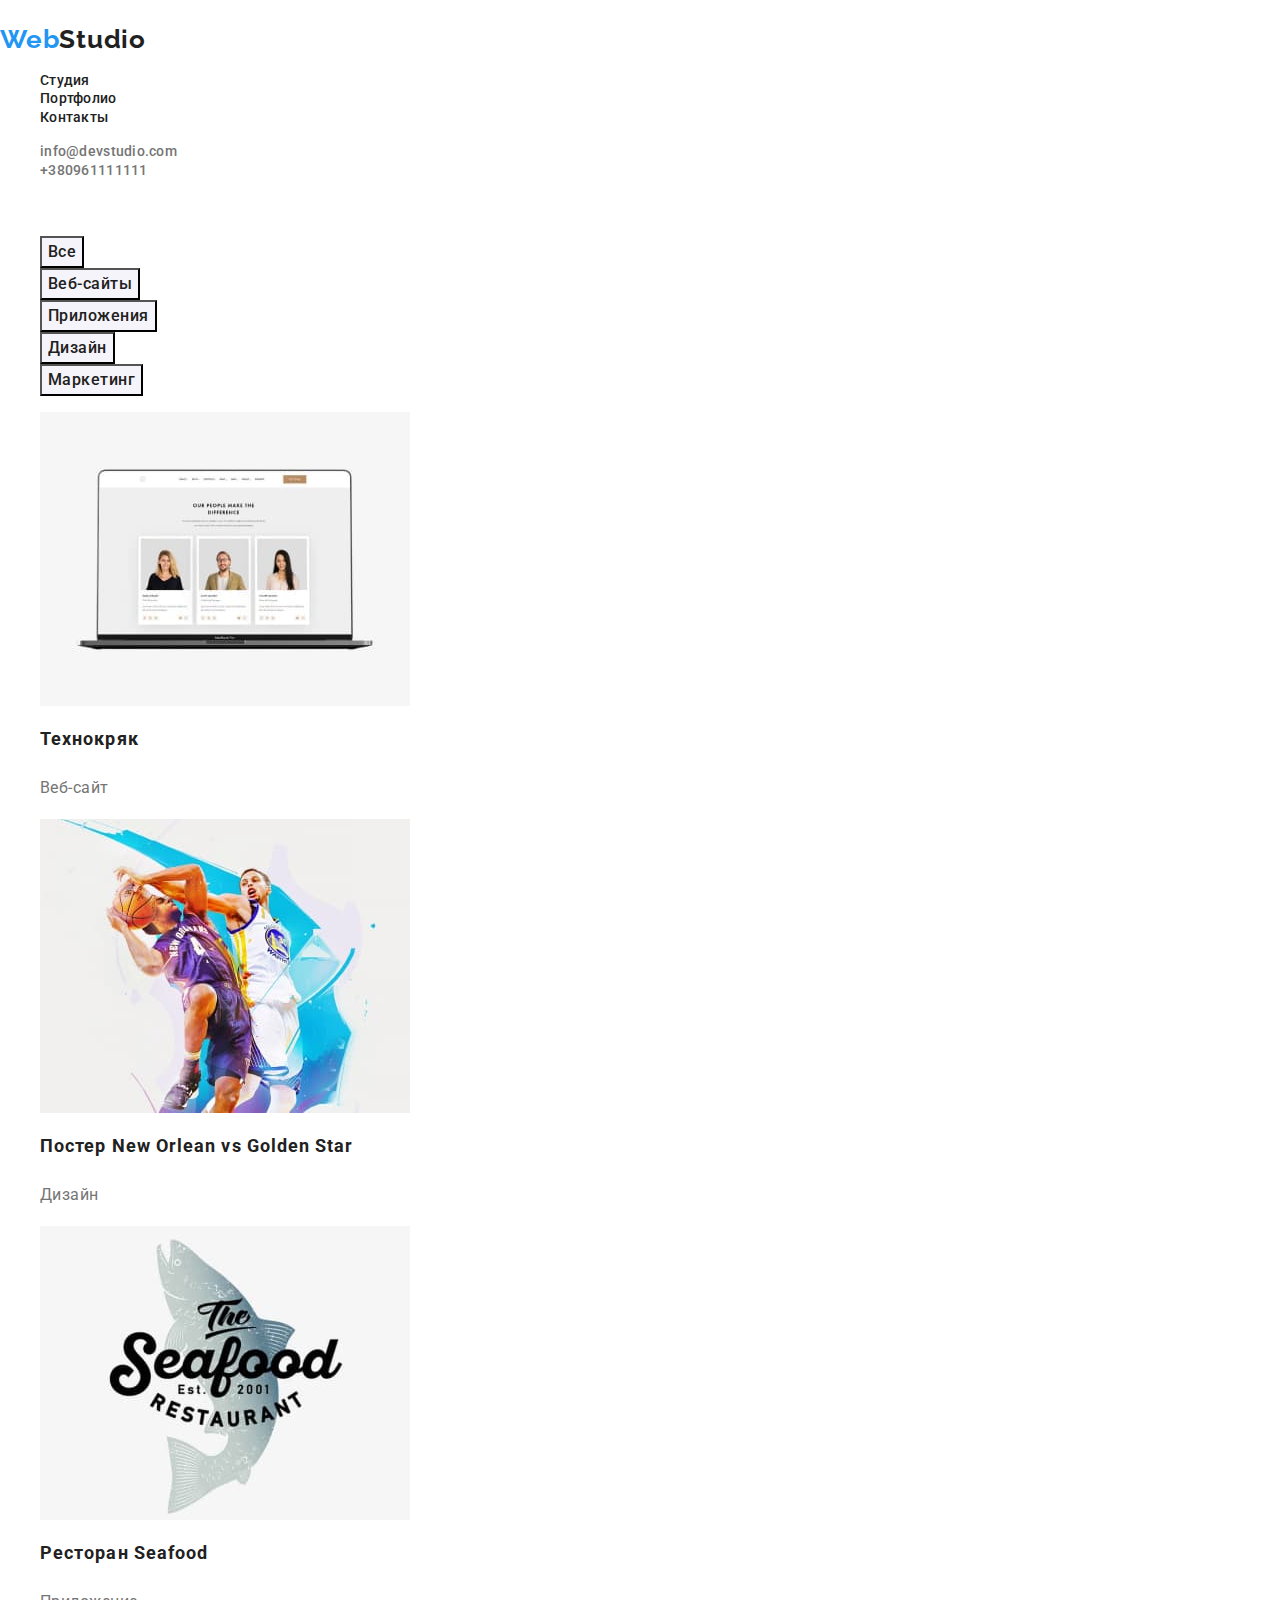
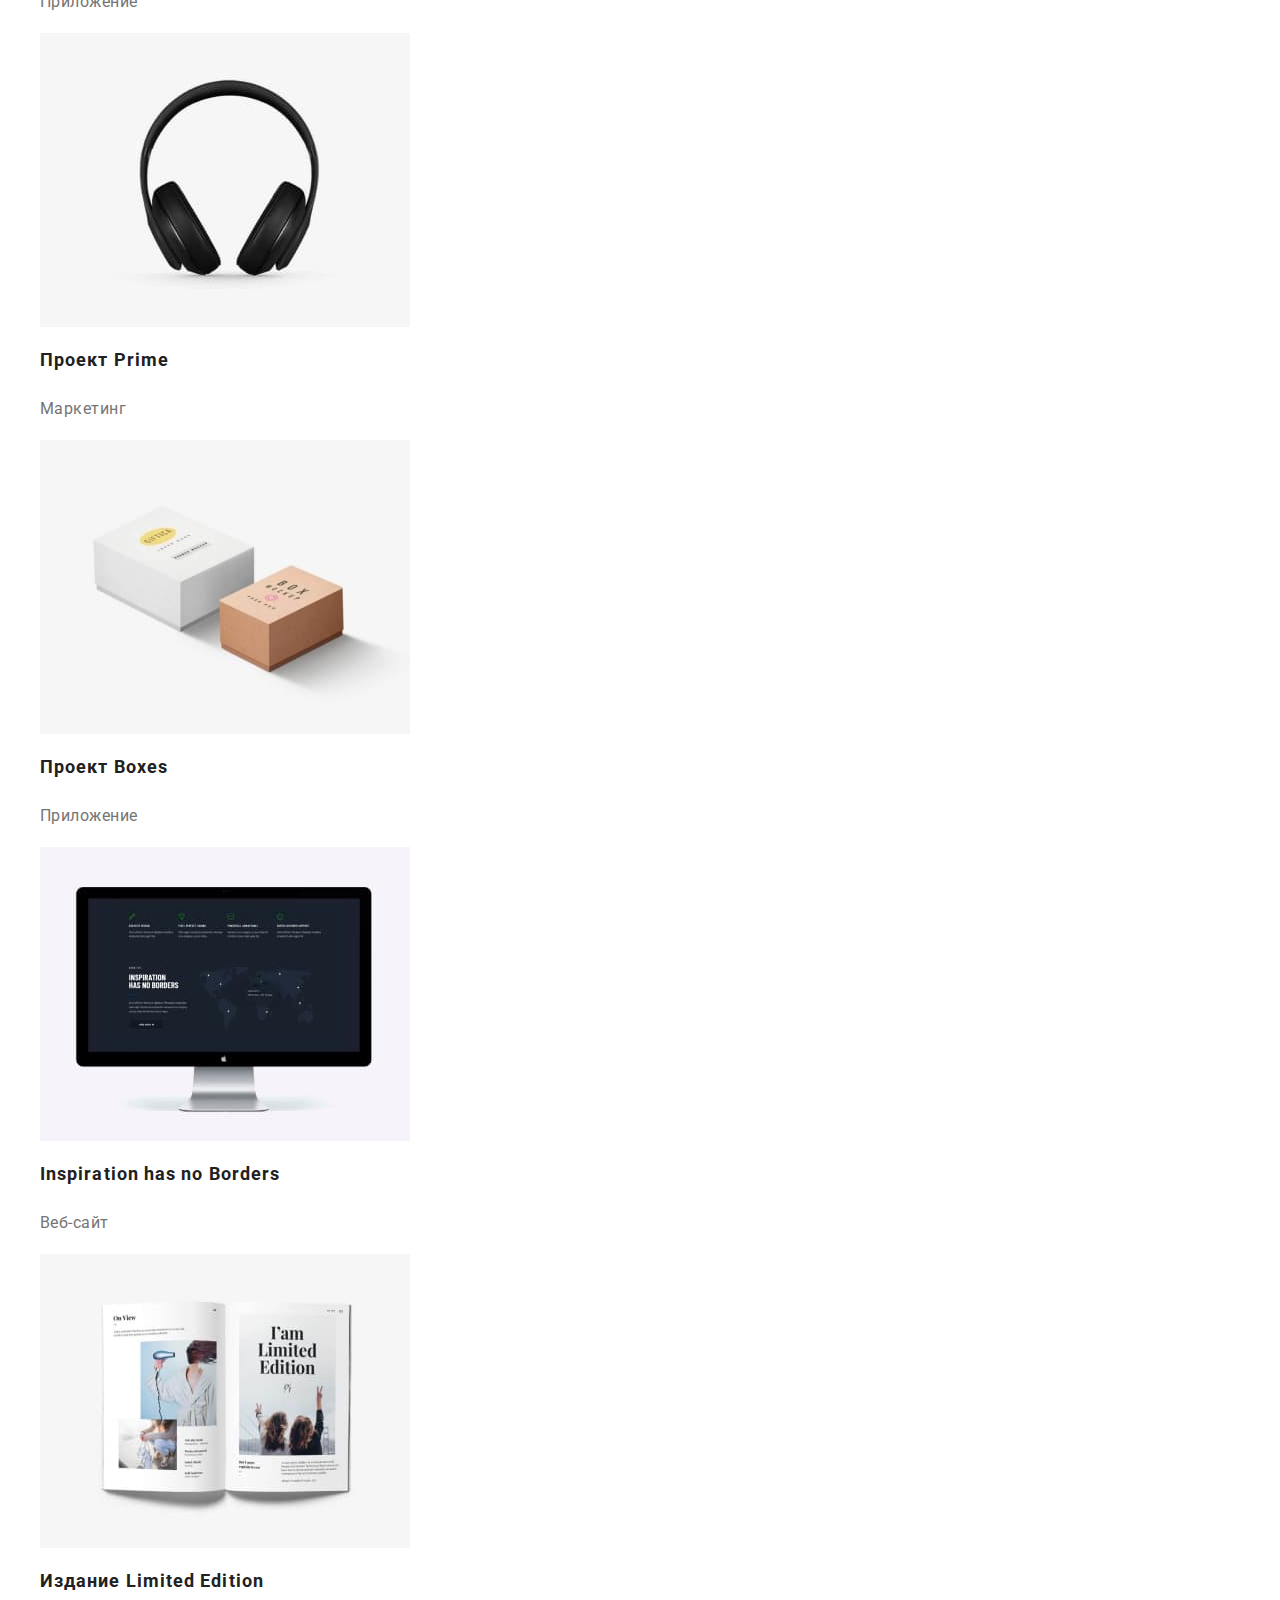
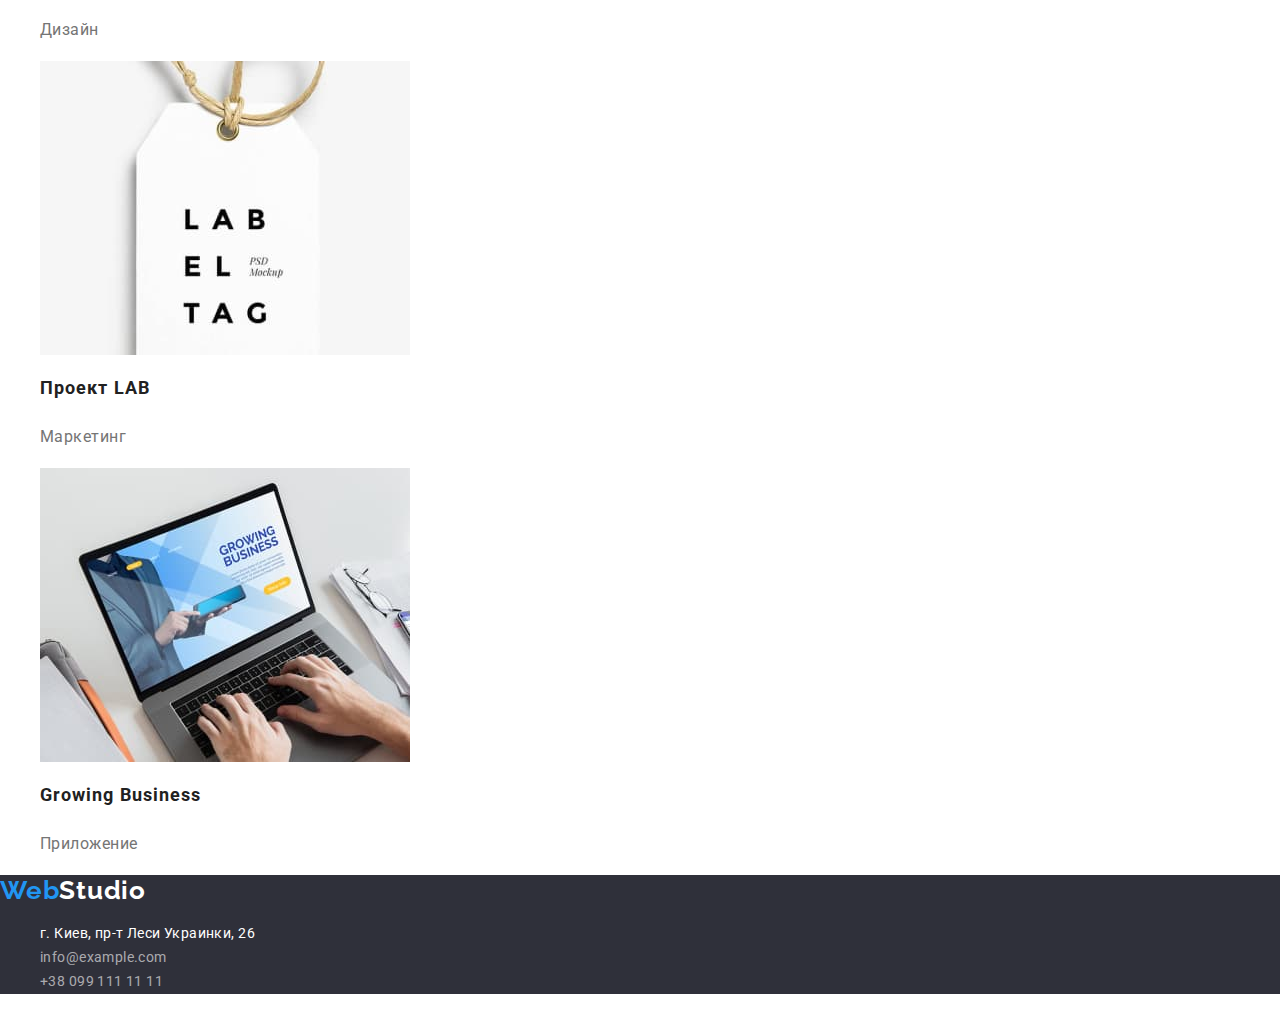
==== portfolio.html @ 5427bfe7 "studio" ====
<!DOCTYPE html>
<html lang="ru">
  <head>
    <meta charset="UTF-8" />
    <meta http-equiv="X-UA-Compatible" content="IE=edge" />
    <meta name="viewport" content="width=device-width, initial-scale=1.0" />
    <link rel="preconnect" href="https://fonts.googleapis.com" />
    <link rel="preconnect" href="https://fonts.gstatic.com" crossorigin />
    <link
      href="https://fonts.googleapis.com/css2?family=Raleway:wght@700&family=Roboto:wght@400;500;700;900&display=swap"
      rel="stylesheet"
    />
    <link rel="stylesheet" href="https://cdnjs.cloudflare.com/ajax/libs/modern-normalize/1.1.0/modern-normalize.min.css" />
    <link rel="stylesheet" href="./css/styles.css" />
    <title>WebStudio</title>
  </head>
  <body>
    <header class="header">
      <nav class="header-navi">
        <a href="" class="header-logo link">Web<span>Studio</span></a>
        <ul class="header-list list">
          <li class="header-item">
            <a href="./index.html" class="header-link link">Студия</a>
          </li>
          <li class="header-item">
            <a href="./portfolio.html" class="header-link link">Портфолио</a>
          </li>
          <li class="header-item">
            <a href="" class="header-link link">Контакты</a>
          </li>
        </ul>
      </nav>
      <ul class="header-list-contacts list">
        <li>
          <a class="header-mail link" href="mailto:info@devstudio.com"
            >info@devstudio.com</a
          >
        </li>
        <li>
          <a class="header-tel link" href="tel:+380961111111">+380961111111</a>
        </li>
      </ul>
    </header>
    <main>
      <section class="button">
        <ul class="button-list list">
          <li><button type="button" class="button-btn">Все</button></li>
          <li><button type="button" class="button-btn">Веб-сайты</button></li>
          <li><button type="button" class="button-btn">Приложения</button></li>
          <li><button type="button" class="button-btn">Дизайн</button></li>
          <li><button type="button" class="button-btn">Маркетинг</button></li>
        </ul>
      </section>
      <section class="projects">
        <h1 hidden>Наши работы</h1>
        <ul class="projects-list list">
          <li>
            <img
              src="./images/img.8.jpg"
              alt="Разработчики"
              width="370"
              height="294"
            />
            <h2 class="projects-top-text">Технокряк</h2>
            <p class="projects-text">Веб-сайт</p>
          </li>
          <li>
            <img
              src="./images/img.9.jpg"
              alt="Игра в баскетбол"
              width="370"
              height="294"
            />
            <h2 class="projects-top-text">Постер New Orlean vs Golden Star</h2>
            <p class="projects-text">Дизайн</p>
          </li>
          <li>
            <img
              src="./images/img.10.jpg"
              alt="Рыба"
              width="370"
              height="294"
            />
            <h2 class="projects-top-text">Ресторан Seafood</h2>
            <p class="projects-text">Приложение</p>
          </li>
          <li>
            <img
              src="./images/img.11.jpg"
              alt="Наушники"
              width="370"
              height="294"
            />
            <h2 class="projects-top-text">Проект Prime</h2>
            <p class="projects-text">Маркетинг</p>
          </li>
          <li>
            <img
              src="./images/img.12.jpg"
              alt="Коробки"
              width="370"
              height="294"
            />
            <h2 class="projects-top-text">Проект Boxes</h2>
            <p class="projects-text">Приложение</p>
          </li>
          <li>
            <img
              src="./images/img.13.jpg"
              alt="Монитор"
              width="370"
              height="294"
            />
            <h2 class="projects-top-text">Inspiration has no Borders</h2>
            <p class="projects-text">Веб-сайт</p>
          </li>
          <li>
            <img
              src="./images/img.14.jpg"
              alt="Книга"
              width="370"
              height="294"
            />
            <h2 class="projects-top-text">Издание Limited Edition</h2>
            <p class="projects-text">Дизайн</p>
          </li>
          <li>
            <img
              src="./images/img.15.jpg"
              alt="Логотип"
              width="370"
              height="294"
            />
            <h2 class="projects-top-text">Проект LAB</h2>
            <p class="projects-text">Маркетинг</p>
          </li>
          <li>
            <img
              src="./images/img.16.jpg"
              alt="Ноутбук"
              width="370"
              height="294"
            />
            <h2 class="projects-top-text">Growing Business</h2>
            <p class="projects-text">Приложение</p>
          </li>
        </ul>
      </section>
    </main>
    <footer class="footer">
      <a href="" class="footer-logo link">Web<span>Studio</span></a>
      <address class="footer-contacts">
        <ul class="footer-list list">
          <li class="footer-item">
            <a
              href="https://goo.gl/maps/x5aZq72rXdTYQJdz9"
              target="_blank"
              rel="noopener, noindex, nofollow"
              class="footer-link link"
              >г. Киев, пр-т Леси Украинки, 26</a
            >
          </li>
          <li class="footer-item">
            <a href="mailto:info@example.com" class="footer-mail link"
              >info@example.com</a
            >
          </li>
          <li class="footer-item">
            <a href="tel:+380991111111" class="footer-tel link"
              >+38 099 111 11 11</a
            >
          </li>
        </ul>
      </address>
    </footer>
  </body>
</html>
---- css/styles.css ----
body {
  font-family: "Roboto", "Tahoma", sans-serif;
}

img {
  display: block;
}

.link {
  text-decoration: none;
}

.list {
  list-style: none;
}

.container {
  width: 1200px;
  padding-left: 15px;
  padding-right: 15px;
  margin: 0 auto;
  outline: 1px solid tomato;
}

.header {
  padding-top: 24px;
  padding-bottom: 25px;
}

.header-logo {
  font-family: "Raleway";
  font-weight: 700;
  font-size: 26px;
  line-height: 1.19;
  letter-spacing: 0.03em;
  color: #2196f3;
}

.header-logo span {
  color: #212121;
}

.header-link {
  font-weight: 500;
  font-size: 14px;
  line-height: 1.14;
  letter-spacing: 0.02em;
  color: #212121;
}

.header-link:hover {
  color: #2196f3;
}

.header-link:focus {
  color: #2196f3;
}

.header-mail,
.header-tel {
  font-weight: 500;
  font-size: 14px;
  line-height: 1.14;
  letter-spacing: 0.02em;
  color: #757575;
}

.header-mail:hover {
  color: #2196f3;
}

.header-mail:focus {
  color: #2196f3;
}

.header-tel:hover {
  color: #2196f3;
}

.header-tel:focus {
  color: #2196f3;
}

.hero {
  background-color: #2f303a;
  padding-top: 200px;
  padding-bottom: 200px;
}

.hero-top-text {
  font-weight: 900;
  font-size: 44px;
  line-height: 1.36;
  text-align: center;
  letter-spacing: 0.06em;
  text-transform: uppercase;
  color: #ffffff;
}

.hero-btn {
  font-family: inherit;
  font-weight: 700;
  font-size: 16px;
  line-height: 1.88;
  display: flex;
  align-items: center;
  text-align: center;
  letter-spacing: 0.06em;
  color: #ffffff;
  background: #2196f3;
  cursor: pointer;
}

.main {
  padding-top: 94px;
  padding-bottom: 94px;
}

.main-top-text {
  font-weight: 700;
  font-size: 14px;
  line-height: 1.14;
  letter-spacing: 0.03em;
  text-transform: uppercase;
  color: #212121;
}

.main-text {
  font-size: 14px;
  line-height: 1.71;
  letter-spacing: 0.03em;
  color: #757575;
}

.picture-top-text {
  font-weight: 700;
  font-size: 36px;
  line-height: 1.17;
  text-align: center;
  letter-spacing: 0.03em;
  color: #212121;
  padding-bottom: 50px;
}

.author {
  background-color: #f5f4fa;
}

.author-top-text {
  font-weight: 700;
  font-size: 36px;
  line-height: 1.17;
  text-align: center;
  letter-spacing: 0.03em;
  color: #212121;
  padding-top: 94px;
  padding-bottom: 50px;
}

.author-desc {
  font-weight: 500;
  font-size: 16px;
  line-height: 1.19;
  text-align: center;
  letter-spacing: 0.03em;
  color: #212121;
}

.author-text {
  font-size: 16px;
  line-height: 1.19;
  text-align: center;
  letter-spacing: 0.03em;
  color: #757575;
}

.footer {
  background-color: #2f303a;
}

.footer-logo {
  font-family: "Raleway";
  font-weight: 700;
  font-size: 26px;
  line-height: 1.19;
  letter-spacing: 0.03em;
  color: #2196f3;
}

.footer-logo span {
  color: #ffffff;
}

.footer-contacts {
  font-style: normal;
}

.footer-link {
  font-size: 14px;
  line-height: 1.71;
  letter-spacing: 0.03em;
  color: #ffffff;
}

.footer-mail,
.footer-tel {
  font-size: 14px;
  line-height: 1.71;
  letter-spacing: 0.03em;
  color: rgba(255, 255, 255, 0.6);
}

.button-btn {
  font-family: inherit;
  font-weight: 500;
  font-size: 16px;
  line-height: 1.63;
  text-align: center;
  letter-spacing: 0.03em;
  color: #212121;
  background-color: #f5f4fa;
  cursor: pointer;
}

.button-btn:hover {
  background-color: #2196f3;
}

.button-btn:focus {
  background-color: #2196f3;
}

.projects-top-text {
  font-weight: 700;
  font-size: 18px;
  line-height: 2;
  letter-spacing: 0.06em;
  color: #212121;
}

.projects-text {
  font-size: 16px;
  line-height: 1.88;
  letter-spacing: 0.03em;
  color: #757575;
}
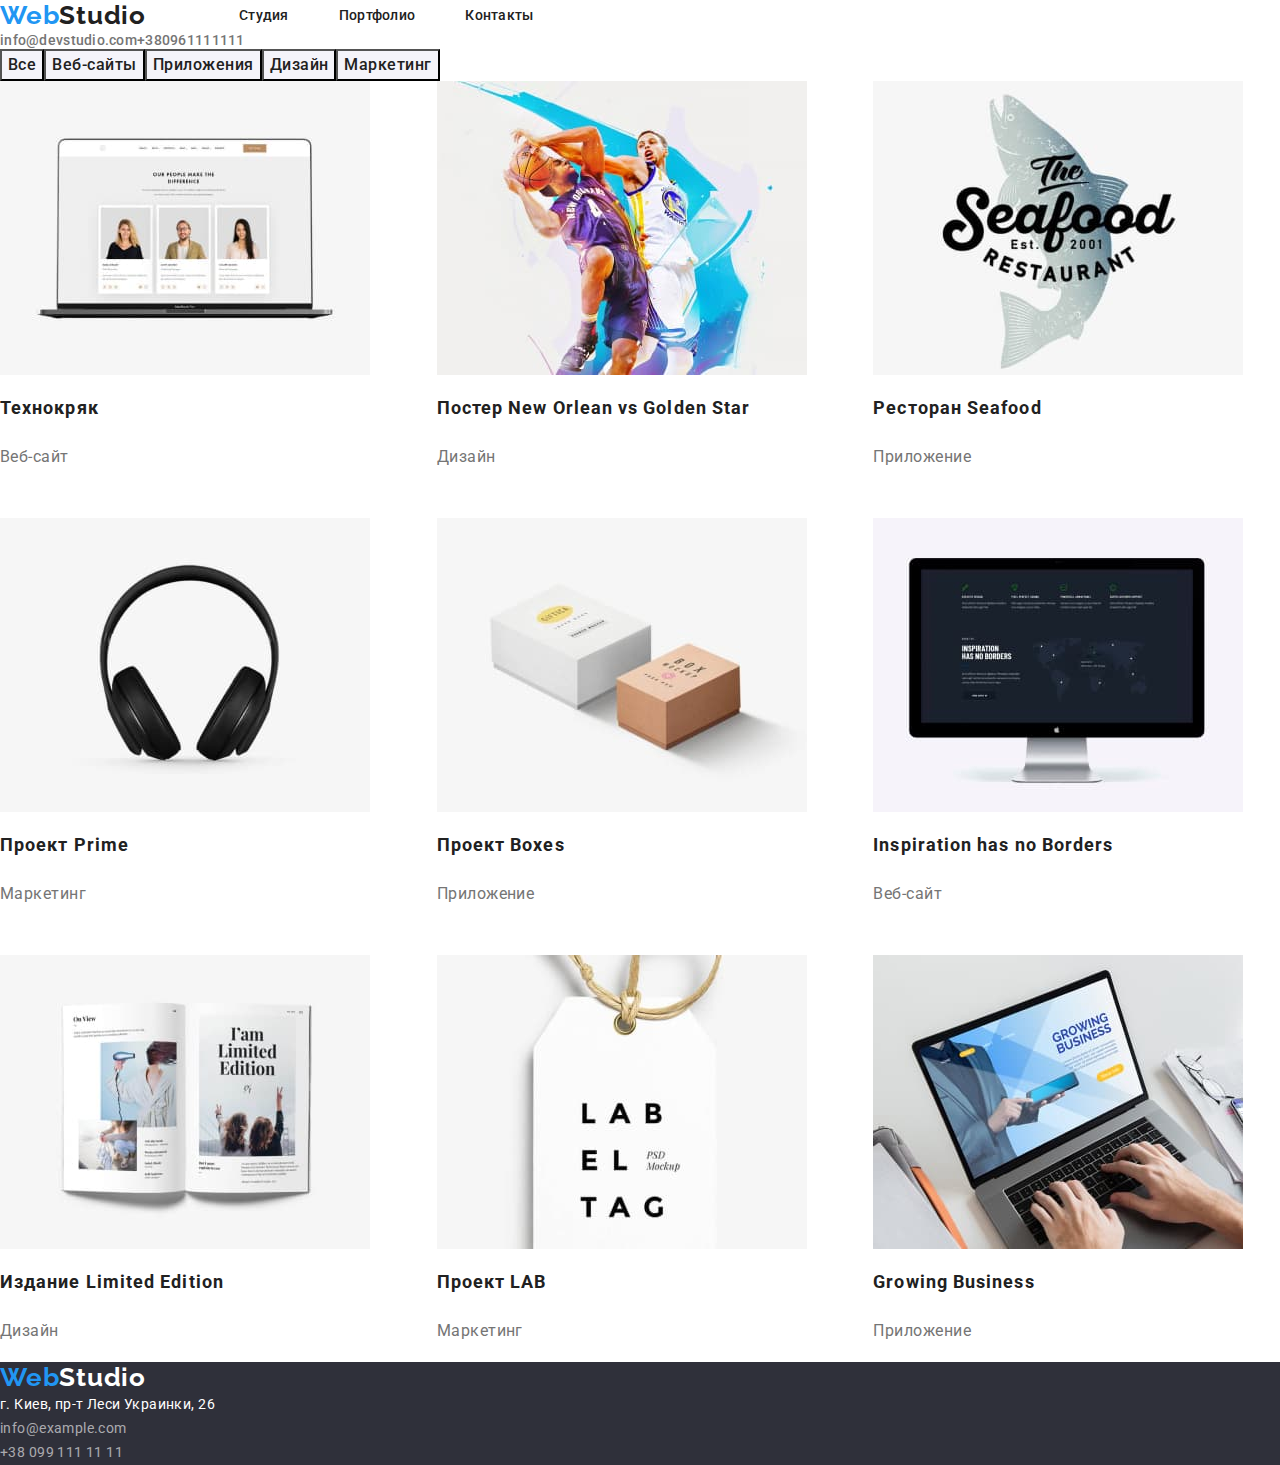
==== commit 6452e6ba: "portfolio flex" ====
--- a/portfolio.html
+++ b/portfolio.html
@@ -10,7 +10,10 @@
       href="https://fonts.googleapis.com/css2?family=Raleway:wght@700&family=Roboto:wght@400;500;700;900&display=swap"
       rel="stylesheet"
     />
-    <link rel="stylesheet" href="https://cdnjs.cloudflare.com/ajax/libs/modern-normalize/1.1.0/modern-normalize.min.css" />
+    <link
+      rel="stylesheet"
+      href="https://cdnjs.cloudflare.com/ajax/libs/modern-normalize/1.1.0/modern-normalize.min.css"
+    />
     <link rel="stylesheet" href="./css/styles.css" />
     <title>WebStudio</title>
   </head>
@@ -54,7 +57,7 @@
       <section class="projects">
         <h1 hidden>Наши работы</h1>
         <ul class="projects-list list">
-          <li>
+          <li class="projects-item">
             <img
               src="./images/img.8.jpg"
               alt="Разработчики"
@@ -64,7 +67,7 @@
             <h2 class="projects-top-text">Технокряк</h2>
             <p class="projects-text">Веб-сайт</p>
           </li>
-          <li>
+          <li class="projects-item">
             <img
               src="./images/img.9.jpg"
               alt="Игра в баскетбол"
@@ -74,7 +77,7 @@
             <h2 class="projects-top-text">Постер New Orlean vs Golden Star</h2>
             <p class="projects-text">Дизайн</p>
           </li>
-          <li>
+          <li class="projects-item">
             <img
               src="./images/img.10.jpg"
               alt="Рыба"
@@ -84,7 +87,7 @@
             <h2 class="projects-top-text">Ресторан Seafood</h2>
             <p class="projects-text">Приложение</p>
           </li>
-          <li>
+          <li class="projects-item">
             <img
               src="./images/img.11.jpg"
               alt="Наушники"
@@ -94,7 +97,7 @@
             <h2 class="projects-top-text">Проект Prime</h2>
             <p class="projects-text">Маркетинг</p>
           </li>
-          <li>
+          <li class="projects-item">
             <img
               src="./images/img.12.jpg"
               alt="Коробки"
@@ -104,7 +107,7 @@
             <h2 class="projects-top-text">Проект Boxes</h2>
             <p class="projects-text">Приложение</p>
           </li>
-          <li>
+          <li class="projects-item">
             <img
               src="./images/img.13.jpg"
               alt="Монитор"
@@ -114,7 +117,7 @@
             <h2 class="projects-top-text">Inspiration has no Borders</h2>
             <p class="projects-text">Веб-сайт</p>
           </li>
-          <li>
+          <li class="projects-item">
             <img
               src="./images/img.14.jpg"
               alt="Книга"
@@ -124,7 +127,7 @@
             <h2 class="projects-top-text">Издание Limited Edition</h2>
             <p class="projects-text">Дизайн</p>
           </li>
-          <li>
+          <li class="projects-item">
             <img
               src="./images/img.15.jpg"
               alt="Логотип"
@@ -134,7 +137,7 @@
             <h2 class="projects-top-text">Проект LAB</h2>
             <p class="projects-text">Маркетинг</p>
           </li>
-          <li>
+          <li class="projects-item">
             <img
               src="./images/img.16.jpg"
               alt="Ноутбук"
--- a/css/styles.css
+++ b/css/styles.css
@@ -12,6 +12,8 @@
 
 .list {
   list-style: none;
+  padding: 0;
+  margin: 0;
 }
 
 .container {
@@ -22,22 +24,44 @@
   outline: 1px solid tomato;
 }
 
-.header {
-  padding-top: 24px;
-  padding-bottom: 25px;
+/* ----------HEADER---------- */
+
+.main-nav {
+  display: flex;
+  align-items: center;
+}
+
+.header-navi {
+  display: flex;
+  align-items: center;
 }
 
 .header-logo {
+  margin-right: 93px;
   font-family: "Raleway";
   font-weight: 700;
   font-size: 26px;
   line-height: 1.19;
   letter-spacing: 0.03em;
+
   color: #2196f3;
 }
 
 .header-logo span {
   color: #212121;
+}
+
+.header-list {
+  display: flex;
+  align-items: center;
+}
+
+.header-item {
+  margin-right: 50px;
+}
+
+.header-item:last-child {
+  margin-right: 0;
 }
 
 .header-link {
@@ -45,6 +69,7 @@
   font-size: 14px;
   line-height: 1.14;
   letter-spacing: 0.02em;
+
   color: #212121;
 }
 
@@ -54,6 +79,12 @@
 
 .header-link:focus {
   color: #2196f3;
+}
+
+.header-list-contacts {
+  margin-left: auto;
+  display: flex;
+  align-items: center;
 }
 
 .header-mail,
@@ -62,6 +93,7 @@
   font-size: 14px;
   line-height: 1.14;
   letter-spacing: 0.02em;
+
   color: #757575;
 }
 
@@ -81,23 +113,32 @@
   color: #2196f3;
 }
 
+/* ----------HERO---------- */
+
 .hero {
+  text-align: center;
   background-color: #2f303a;
+  padding-top: 0;
+  padding-bottom: 0;
+}
+
+.hero-top-text {
+  margin-top: 0px;
+  margin-bottom: 30px;
   padding-top: 200px;
-  padding-bottom: 200px;
-}
-
-.hero-top-text {
   font-weight: 900;
   font-size: 44px;
   line-height: 1.36;
-  text-align: center;
   letter-spacing: 0.06em;
   text-transform: uppercase;
+  text-align: center;
   color: #ffffff;
 }
 
 .hero-btn {
+  margin-bottom: 200px;
+  width: 200px;
+  height: 50px;
   font-family: inherit;
   font-weight: 700;
   font-size: 16px;
@@ -109,37 +150,95 @@
   color: #ffffff;
   background: #2196f3;
   cursor: pointer;
+  border-radius: 4px;
+  display: inline-block;
+}
+
+/* ----------MAIN---------- */
+
+.main-list {
+  display: flex;
+}
+
+.main-item {
+  margin-right: 30px;
+  margin-bottom: 94px;
+}
+
+.main-item:last-child {
+  margin-right: 0;
 }
 
 .main {
+  padding-top: 0;
+  padding-bottom: 0;
+}
+
+.main-top-text {
+  margin-top: 94px;
+  margin-bottom: 10px;
+
+  font-weight: 700;
+  font-size: 14px;
+  line-height: 1.14;
+  letter-spacing: 0.03em;
+  text-transform: uppercase;
+
+  color: #212121;
+}
+
+.main-text {
+  margin-top: 0;
+  margin-bottom: 0;
+
+  font-size: 14px;
+  line-height: 1.71;
+  letter-spacing: 0.03em;
+
+  color: #757575;
+}
+
+/* ----------PICTURE---------- */
+
+.picture-list {
+  display: flex;
+}
+
+.picture-item {
+  margin-right: 30px;
+  margin-bottom: 94px;
+}
+
+.picture-item:last-child {
+  margin-right: 0;
+}
+
+.picture-top-text {
   padding-top: 94px;
-  padding-bottom: 94px;
-}
-
-.main-top-text {
-  font-weight: 700;
-  font-size: 14px;
-  line-height: 1.14;
-  letter-spacing: 0.03em;
-  text-transform: uppercase;
-  color: #212121;
-}
-
-.main-text {
-  font-size: 14px;
-  line-height: 1.71;
-  letter-spacing: 0.03em;
-  color: #757575;
-}
-
-.picture-top-text {
+  margin-top: 0;
+  margin-bottom: 50px;
   font-weight: 700;
   font-size: 36px;
   line-height: 1.17;
   text-align: center;
   letter-spacing: 0.03em;
-  color: #212121;
-  padding-bottom: 50px;
+
+  color: #212121;
+}
+
+/* ----------AUTHOR---------- */
+
+.author-list {
+  display: flex;
+}
+
+.author-item {
+  margin-right: 30px;
+  margin-bottom: 94px;
+}
+
+.author-item:last-child {
+  margin-right: 0;
 }
 
 .author {
@@ -147,32 +246,45 @@
 }
 
 .author-top-text {
+  margin-top: 0;
+  margin-bottom: 50px;
+  padding-top: 94px;
+
   font-weight: 700;
   font-size: 36px;
   line-height: 1.17;
   text-align: center;
   letter-spacing: 0.03em;
-  color: #212121;
-  padding-top: 94px;
-  padding-bottom: 50px;
+
+  color: #212121;
 }
 
 .author-desc {
+  margin-top: 0;
+  margin-bottom: 10px;
+
   font-weight: 500;
   font-size: 16px;
   line-height: 1.19;
   text-align: center;
   letter-spacing: 0.03em;
+
   color: #212121;
 }
 
 .author-text {
+  margin-top: 0;
+  margin-bottom: 0;
+
   font-size: 16px;
   line-height: 1.19;
   text-align: center;
   letter-spacing: 0.03em;
+
   color: #757575;
 }
+
+/* ----------FOOTER---------- */
 
 .footer {
   background-color: #2f303a;
@@ -184,6 +296,7 @@
   font-size: 26px;
   line-height: 1.19;
   letter-spacing: 0.03em;
+
   color: #2196f3;
 }
 
@@ -199,6 +312,7 @@
   font-size: 14px;
   line-height: 1.71;
   letter-spacing: 0.03em;
+
   color: #ffffff;
 }
 
@@ -207,7 +321,27 @@
   font-size: 14px;
   line-height: 1.71;
   letter-spacing: 0.03em;
+
   color: rgba(255, 255, 255, 0.6);
+}
+
+/* ----------PORTFOLIO---------- */
+
+.button-list {
+  display: flex;
+}
+
+.projects-list {
+  display: flex;
+  margin-left: -30px;
+  margin-bottom: -30px;
+  flex-wrap: wrap;
+}
+
+.projects-item {
+  flex-basis: calc((100% - 90px) / 3);
+  margin-left: 30px;
+  margin-bottom: 30px;
 }
 
 .button-btn {
@@ -217,6 +351,7 @@
   line-height: 1.63;
   text-align: center;
   letter-spacing: 0.03em;
+
   color: #212121;
   background-color: #f5f4fa;
   cursor: pointer;
@@ -235,6 +370,7 @@
   font-size: 18px;
   line-height: 2;
   letter-spacing: 0.06em;
+
   color: #212121;
 }
 
@@ -242,5 +378,6 @@
   font-size: 16px;
   line-height: 1.88;
   letter-spacing: 0.03em;
+
   color: #757575;
 }
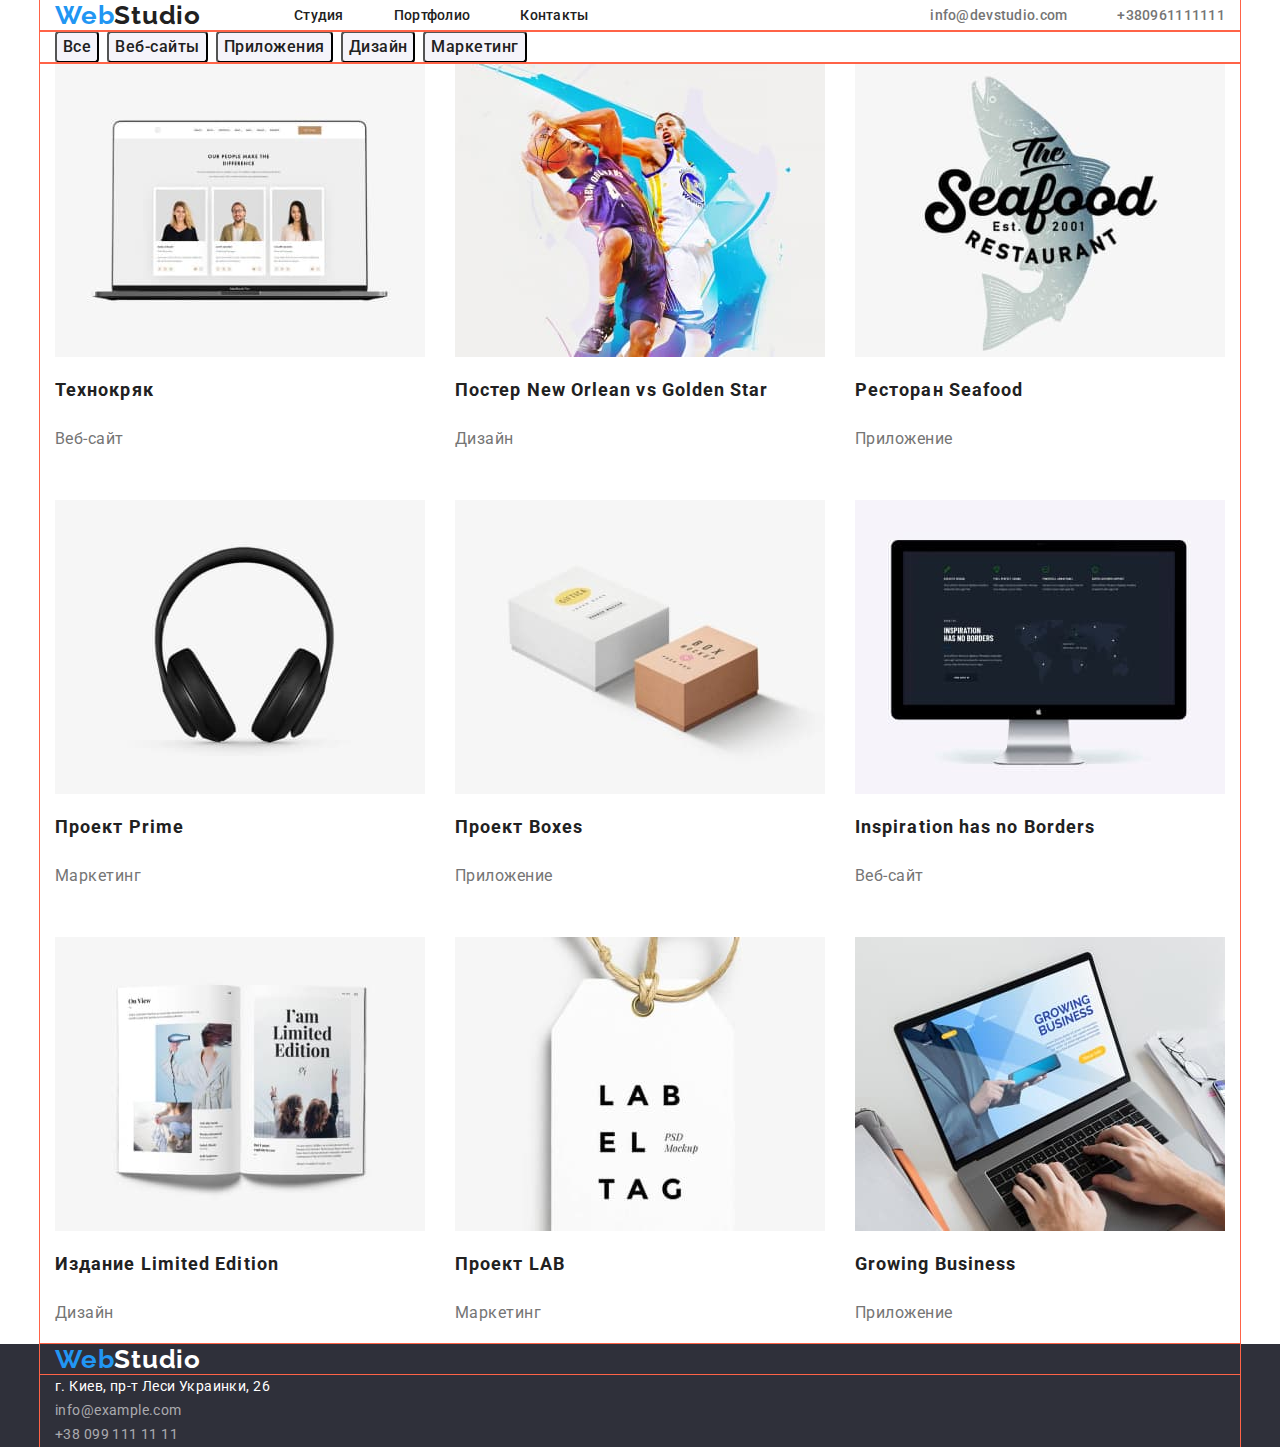
==== commit 1a9e02b2: "final" ====
--- a/portfolio.html
+++ b/portfolio.html
@@ -19,162 +19,176 @@
   </head>
   <body>
     <header class="header">
-      <nav class="header-navi">
-        <a href="" class="header-logo link">Web<span>Studio</span></a>
-        <ul class="header-list list">
+      <div class="container main-nav">
+        <nav class="header-navi">
+          <a href="" class="header-logo link">Web<span>Studio</span></a>
+          <ul class="header-list list">
+            <li class="header-item">
+              <a href="./index.html" class="header-link link">Студия</a>
+            </li>
+            <li class="header-item">
+              <a href="./portfolio.html" class="header-link link">Портфолио</a>
+            </li>
+            <li class="header-item">
+              <a href="" class="header-link link">Контакты</a>
+            </li>
+          </ul>
+        </nav>
+        <ul class="header-list-contacts list">
           <li class="header-item">
-            <a href="./index.html" class="header-link link">Студия</a>
+            <a class="header-mail link" href="mailto:info@devstudio.com"
+              >info@devstudio.com</a
+            >
           </li>
           <li class="header-item">
-            <a href="./portfolio.html" class="header-link link">Портфолио</a>
-          </li>
-          <li class="header-item">
-            <a href="" class="header-link link">Контакты</a>
+            <a class="header-tel link" href="tel:+380961111111"
+              >+380961111111</a
+            >
           </li>
         </ul>
-      </nav>
-      <ul class="header-list-contacts list">
-        <li>
-          <a class="header-mail link" href="mailto:info@devstudio.com"
-            >info@devstudio.com</a
-          >
-        </li>
-        <li>
-          <a class="header-tel link" href="tel:+380961111111">+380961111111</a>
-        </li>
-      </ul>
+      </div>
     </header>
     <main>
       <section class="button">
-        <ul class="button-list list">
-          <li><button type="button" class="button-btn">Все</button></li>
-          <li><button type="button" class="button-btn">Веб-сайты</button></li>
-          <li><button type="button" class="button-btn">Приложения</button></li>
-          <li><button type="button" class="button-btn">Дизайн</button></li>
-          <li><button type="button" class="button-btn">Маркетинг</button></li>
-        </ul>
+        <div class="container">
+          <ul class="button-list list">
+            <li><button type="button" class="button-btn">Все</button></li>
+            <li><button type="button" class="button-btn">Веб-сайты</button></li>
+            <li>
+              <button type="button" class="button-btn">Приложения</button>
+            </li>
+            <li><button type="button" class="button-btn">Дизайн</button></li>
+            <li><button type="button" class="button-btn">Маркетинг</button></li>
+          </ul>
+        </div>
       </section>
       <section class="projects">
-        <h1 hidden>Наши работы</h1>
-        <ul class="projects-list list">
-          <li class="projects-item">
-            <img
-              src="./images/img.8.jpg"
-              alt="Разработчики"
-              width="370"
-              height="294"
-            />
-            <h2 class="projects-top-text">Технокряк</h2>
-            <p class="projects-text">Веб-сайт</p>
-          </li>
-          <li class="projects-item">
-            <img
-              src="./images/img.9.jpg"
-              alt="Игра в баскетбол"
-              width="370"
-              height="294"
-            />
-            <h2 class="projects-top-text">Постер New Orlean vs Golden Star</h2>
-            <p class="projects-text">Дизайн</p>
-          </li>
-          <li class="projects-item">
-            <img
-              src="./images/img.10.jpg"
-              alt="Рыба"
-              width="370"
-              height="294"
-            />
-            <h2 class="projects-top-text">Ресторан Seafood</h2>
-            <p class="projects-text">Приложение</p>
-          </li>
-          <li class="projects-item">
-            <img
-              src="./images/img.11.jpg"
-              alt="Наушники"
-              width="370"
-              height="294"
-            />
-            <h2 class="projects-top-text">Проект Prime</h2>
-            <p class="projects-text">Маркетинг</p>
-          </li>
-          <li class="projects-item">
-            <img
-              src="./images/img.12.jpg"
-              alt="Коробки"
-              width="370"
-              height="294"
-            />
-            <h2 class="projects-top-text">Проект Boxes</h2>
-            <p class="projects-text">Приложение</p>
-          </li>
-          <li class="projects-item">
-            <img
-              src="./images/img.13.jpg"
-              alt="Монитор"
-              width="370"
-              height="294"
-            />
-            <h2 class="projects-top-text">Inspiration has no Borders</h2>
-            <p class="projects-text">Веб-сайт</p>
-          </li>
-          <li class="projects-item">
-            <img
-              src="./images/img.14.jpg"
-              alt="Книга"
-              width="370"
-              height="294"
-            />
-            <h2 class="projects-top-text">Издание Limited Edition</h2>
-            <p class="projects-text">Дизайн</p>
-          </li>
-          <li class="projects-item">
-            <img
-              src="./images/img.15.jpg"
-              alt="Логотип"
-              width="370"
-              height="294"
-            />
-            <h2 class="projects-top-text">Проект LAB</h2>
-            <p class="projects-text">Маркетинг</p>
-          </li>
-          <li class="projects-item">
-            <img
-              src="./images/img.16.jpg"
-              alt="Ноутбук"
-              width="370"
-              height="294"
-            />
-            <h2 class="projects-top-text">Growing Business</h2>
-            <p class="projects-text">Приложение</p>
-          </li>
-        </ul>
+        <div class="container">
+          <h1 hidden>Наши работы</h1>
+          <ul class="projects-list list">
+            <li class="projects-item">
+              <img
+                src="./images/img.8.jpg"
+                alt="Разработчики"
+                width="370"
+                height="294"
+              />
+              <h2 class="projects-top-text">Технокряк</h2>
+              <p class="projects-text">Веб-сайт</p>
+            </li>
+            <li class="projects-item">
+              <img
+                src="./images/img.9.jpg"
+                alt="Игра в баскетбол"
+                width="370"
+                height="294"
+              />
+              <h2 class="projects-top-text">
+                Постер New Orlean vs Golden Star
+              </h2>
+              <p class="projects-text">Дизайн</p>
+            </li>
+            <li class="projects-item">
+              <img
+                src="./images/img.10.jpg"
+                alt="Рыба"
+                width="370"
+                height="294"
+              />
+              <h2 class="projects-top-text">Ресторан Seafood</h2>
+              <p class="projects-text">Приложение</p>
+            </li>
+            <li class="projects-item">
+              <img
+                src="./images/img.11.jpg"
+                alt="Наушники"
+                width="370"
+                height="294"
+              />
+              <h2 class="projects-top-text">Проект Prime</h2>
+              <p class="projects-text">Маркетинг</p>
+            </li>
+            <li class="projects-item">
+              <img
+                src="./images/img.12.jpg"
+                alt="Коробки"
+                width="370"
+                height="294"
+              />
+              <h2 class="projects-top-text">Проект Boxes</h2>
+              <p class="projects-text">Приложение</p>
+            </li>
+            <li class="projects-item">
+              <img
+                src="./images/img.13.jpg"
+                alt="Монитор"
+                width="370"
+                height="294"
+              />
+              <h2 class="projects-top-text">Inspiration has no Borders</h2>
+              <p class="projects-text">Веб-сайт</p>
+            </li>
+            <li class="projects-item">
+              <img
+                src="./images/img.14.jpg"
+                alt="Книга"
+                width="370"
+                height="294"
+              />
+              <h2 class="projects-top-text">Издание Limited Edition</h2>
+              <p class="projects-text">Дизайн</p>
+            </li>
+            <li class="projects-item">
+              <img
+                src="./images/img.15.jpg"
+                alt="Логотип"
+                width="370"
+                height="294"
+              />
+              <h2 class="projects-top-text">Проект LAB</h2>
+              <p class="projects-text">Маркетинг</p>
+            </li>
+            <li class="projects-item">
+              <img
+                src="./images/img.16.jpg"
+                alt="Ноутбук"
+                width="370"
+                height="294"
+              />
+              <h2 class="projects-top-text">Growing Business</h2>
+              <p class="projects-text">Приложение</p>
+            </li>
+          </ul>
+        </div>
       </section>
     </main>
     <footer class="footer">
-      <a href="" class="footer-logo link">Web<span>Studio</span></a>
-      <address class="footer-contacts">
-        <ul class="footer-list list">
-          <li class="footer-item">
-            <a
-              href="https://goo.gl/maps/x5aZq72rXdTYQJdz9"
-              target="_blank"
-              rel="noopener, noindex, nofollow"
-              class="footer-link link"
-              >г. Киев, пр-т Леси Украинки, 26</a
-            >
-          </li>
-          <li class="footer-item">
-            <a href="mailto:info@example.com" class="footer-mail link"
-              >info@example.com</a
-            >
-          </li>
-          <li class="footer-item">
-            <a href="tel:+380991111111" class="footer-tel link"
-              >+38 099 111 11 11</a
-            >
-          </li>
-        </ul>
-      </address>
+      <div class="container">
+        <a href="" class="footer-logo link">Web<span>Studio</span></a>
+        <address class="footer-contacts">
+          <ul class="footer-list list">
+            <li class="footer-item">
+              <a
+                href="https://goo.gl/maps/x5aZq72rXdTYQJdz9"
+                target="_blank"
+                rel="noopener, noindex, nofollow"
+                class="footer-link link"
+                >г. Киев, пр-т Леси Украинки, 26</a
+              >
+            </li>
+            <li class="footer-item">
+              <a href="mailto:info@example.com" class="footer-mail link"
+                >info@example.com</a
+              >
+            </li>
+            <li class="footer-item">
+              <a href="tel:+380991111111" class="footer-tel link"
+                >+38 099 111 11 11</a
+              >
+            </li>
+          </ul>
+        </address>
+      </div>
     </footer>
   </body>
 </html>
--- a/css/styles.css
+++ b/css/styles.css
@@ -345,16 +345,22 @@
 }
 
 .button-btn {
+  margin-right: 8px;
+}
+
+.button-btn {
   font-family: inherit;
   font-weight: 500;
   font-size: 16px;
   line-height: 1.63;
   text-align: center;
   letter-spacing: 0.03em;
-
   color: #212121;
   background-color: #f5f4fa;
   cursor: pointer;
+  display: inline-block;
+  align-items: center;
+  border-radius: 4px;
 }
 
 .button-btn:hover {
@@ -370,7 +376,6 @@
   font-size: 18px;
   line-height: 2;
   letter-spacing: 0.06em;
-
   color: #212121;
 }
 
@@ -378,6 +383,5 @@
   font-size: 16px;
   line-height: 1.88;
   letter-spacing: 0.03em;
-
   color: #757575;
 }
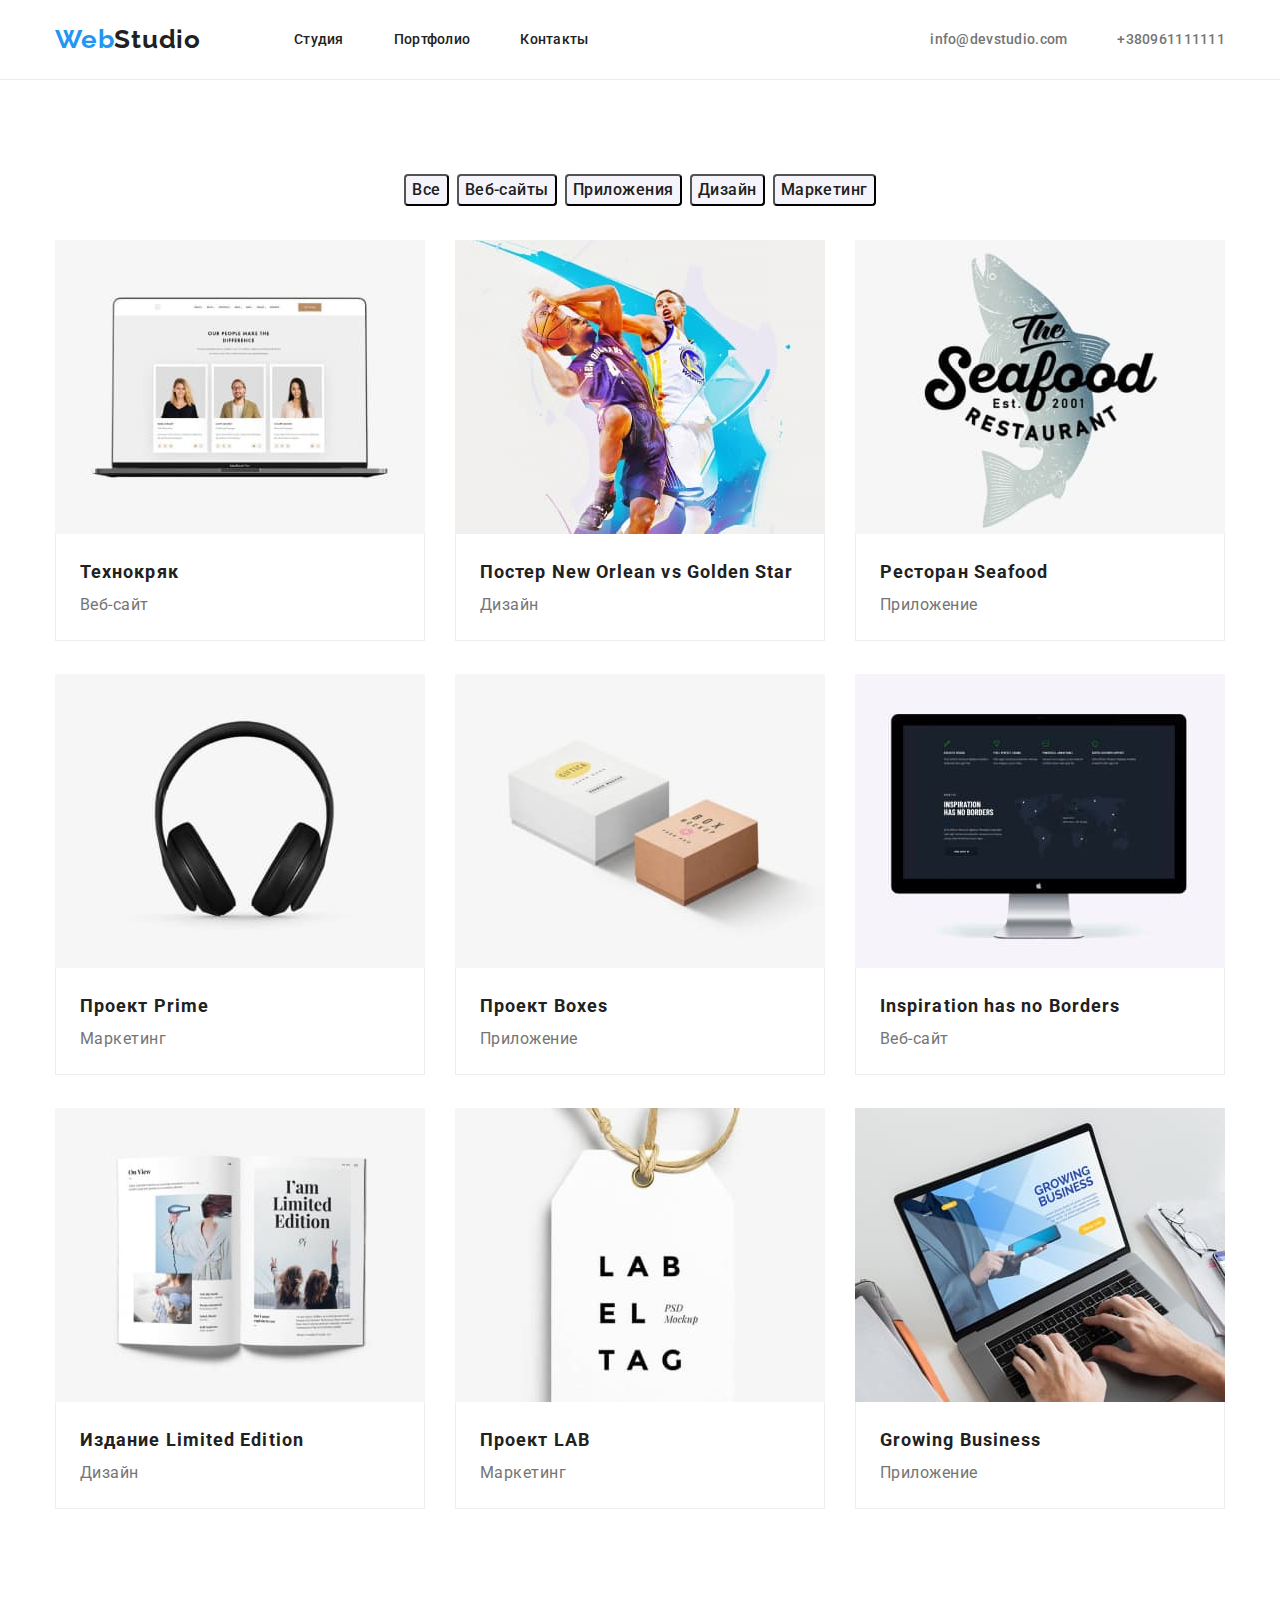
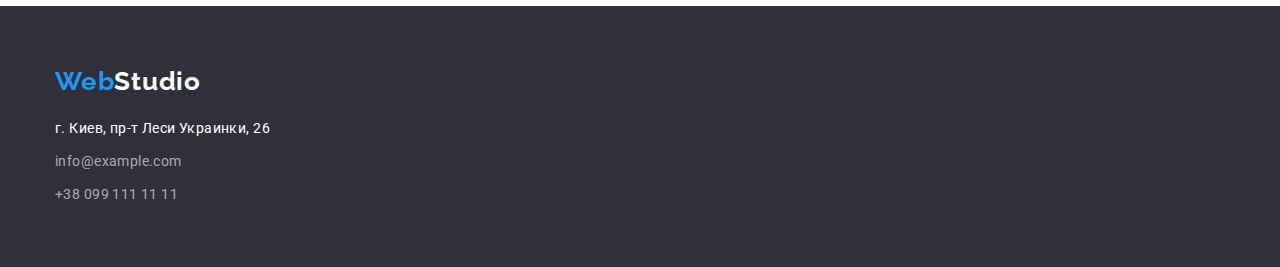
==== commit 58e5a69b: "finality" ====
--- a/portfolio.html
+++ b/portfolio.html
@@ -49,118 +49,146 @@
       </div>
     </header>
     <main>
-      <section class="button">
-        <div class="container">
-          <ul class="button-list list">
-            <li><button type="button" class="button-btn">Все</button></li>
-            <li><button type="button" class="button-btn">Веб-сайты</button></li>
-            <li>
-              <button type="button" class="button-btn">Приложения</button>
-            </li>
-            <li><button type="button" class="button-btn">Дизайн</button></li>
-            <li><button type="button" class="button-btn">Маркетинг</button></li>
-          </ul>
-        </div>
-      </section>
-      <section class="projects">
-        <div class="container">
-          <h1 hidden>Наши работы</h1>
-          <ul class="projects-list list">
-            <li class="projects-item">
-              <img
-                src="./images/img.8.jpg"
-                alt="Разработчики"
-                width="370"
-                height="294"
-              />
-              <h2 class="projects-top-text">Технокряк</h2>
-              <p class="projects-text">Веб-сайт</p>
-            </li>
-            <li class="projects-item">
-              <img
-                src="./images/img.9.jpg"
-                alt="Игра в баскетбол"
-                width="370"
-                height="294"
-              />
-              <h2 class="projects-top-text">
-                Постер New Orlean vs Golden Star
-              </h2>
-              <p class="projects-text">Дизайн</p>
-            </li>
-            <li class="projects-item">
-              <img
-                src="./images/img.10.jpg"
-                alt="Рыба"
-                width="370"
-                height="294"
-              />
-              <h2 class="projects-top-text">Ресторан Seafood</h2>
-              <p class="projects-text">Приложение</p>
-            </li>
-            <li class="projects-item">
-              <img
-                src="./images/img.11.jpg"
-                alt="Наушники"
-                width="370"
-                height="294"
-              />
-              <h2 class="projects-top-text">Проект Prime</h2>
-              <p class="projects-text">Маркетинг</p>
-            </li>
-            <li class="projects-item">
-              <img
-                src="./images/img.12.jpg"
-                alt="Коробки"
-                width="370"
-                height="294"
-              />
-              <h2 class="projects-top-text">Проект Boxes</h2>
-              <p class="projects-text">Приложение</p>
-            </li>
-            <li class="projects-item">
-              <img
-                src="./images/img.13.jpg"
-                alt="Монитор"
-                width="370"
-                height="294"
-              />
-              <h2 class="projects-top-text">Inspiration has no Borders</h2>
-              <p class="projects-text">Веб-сайт</p>
-            </li>
-            <li class="projects-item">
-              <img
-                src="./images/img.14.jpg"
-                alt="Книга"
-                width="370"
-                height="294"
-              />
-              <h2 class="projects-top-text">Издание Limited Edition</h2>
-              <p class="projects-text">Дизайн</p>
-            </li>
-            <li class="projects-item">
-              <img
-                src="./images/img.15.jpg"
-                alt="Логотип"
-                width="370"
-                height="294"
-              />
-              <h2 class="projects-top-text">Проект LAB</h2>
-              <p class="projects-text">Маркетинг</p>
-            </li>
-            <li class="projects-item">
-              <img
-                src="./images/img.16.jpg"
-                alt="Ноутбук"
-                width="370"
-                height="294"
-              />
-              <h2 class="projects-top-text">Growing Business</h2>
-              <p class="projects-text">Приложение</p>
-            </li>
-          </ul>
-        </div>
-      </section>
+      <div class="section-conteiner">
+        <section class="button">
+          <div class="container">
+            <ul class="button-list list">
+              <li class="item">
+                <button type="button" class="button-btn">Все</button>
+              </li>
+              <li class="item">
+                <button type="button" class="button-btn">Веб-сайты</button>
+              </li>
+              <li class="item">
+                <button type="button" class="button-btn">Приложения</button>
+              </li>
+              <li class="item">
+                <button type="button" class="button-btn">Дизайн</button>
+              </li>
+              <li class="item">
+                <button type="button" class="button-btn">Маркетинг</button>
+              </li>
+            </ul>
+          </div>
+        </section>
+        <section class="projects">
+          <div class="container">
+            <h1 hidden>Наши работы</h1>
+            <ul class="projects-list list">
+              <li class="projects-item">
+                <img
+                  src="./images/img.8.jpg"
+                  alt="Разработчики"
+                  width="370"
+                  height="294"
+                />
+                <div class="projects-content">
+                  <h2 class="projects-top-text">Технокряк</h2>
+                  <p class="projects-text">Веб-сайт</p>
+                </div>
+              </li>
+              <li class="projects-item">
+                <img
+                  src="./images/img.9.jpg"
+                  alt="Игра в баскетбол"
+                  width="370"
+                  height="294"
+                />
+                <div class="projects-content">
+                  <h2 class="projects-top-text">
+                    Постер New Orlean vs Golden Star
+                  </h2>
+                  <p class="projects-text">Дизайн</p>
+                </div>
+              </li>
+              <li class="projects-item">
+                <img
+                  src="./images/img.10.jpg"
+                  alt="Рыба"
+                  width="370"
+                  height="294"
+                />
+                <div class="projects-content">
+                  <h2 class="projects-top-text">Ресторан Seafood</h2>
+                  <p class="projects-text">Приложение</p>
+                </div>
+              </li>
+              <li class="projects-item">
+                <img
+                  src="./images/img.11.jpg"
+                  alt="Наушники"
+                  width="370"
+                  height="294"
+                />
+                <div class="projects-content">
+                  <h2 class="projects-top-text">Проект Prime</h2>
+                  <p class="projects-text">Маркетинг</p>
+                </div>
+              </li>
+              <li class="projects-item">
+                <img
+                  src="./images/img.12.jpg"
+                  alt="Коробки"
+                  width="370"
+                  height="294"
+                />
+                <div class="projects-content">
+                  <h2 class="projects-top-text">Проект Boxes</h2>
+                  <p class="projects-text">Приложение</p>
+                </div>
+              </li>
+              <li class="projects-item">
+                <img
+                  src="./images/img.13.jpg"
+                  alt="Монитор"
+                  width="370"
+                  height="294"
+                />
+                <div class="projects-content">
+                  <h2 class="projects-top-text">Inspiration has no Borders</h2>
+                  <p class="projects-text">Веб-сайт</p>
+                </div>
+              </li>
+              <li class="projects-item">
+                <img
+                  src="./images/img.14.jpg"
+                  alt="Книга"
+                  width="370"
+                  height="294"
+                />
+                <div class="projects-content">
+                  <h2 class="projects-top-text">Издание Limited Edition</h2>
+                  <p class="projects-text">Дизайн</p>
+                </div>
+              </li>
+              <li class="projects-item">
+                <img
+                  src="./images/img.15.jpg"
+                  alt="Логотип"
+                  width="370"
+                  height="294"
+                />
+                <div class="projects-content">
+                  <h2 class="projects-top-text">Проект LAB</h2>
+                  <p class="projects-text">Маркетинг</p>
+                </div>
+              </li>
+              <li class="projects-item">
+                <img
+                  src="./images/img.16.jpg"
+                  alt="Ноутбук"
+                  width="370"
+                  height="294"
+                />
+                <div class="projects-content">
+                  <h2 class="projects-top-text">Growing Business</h2>
+                  <p class="projects-text">Приложение</p>
+                </div>
+              </li>
+            </ul>
+          </div>
+        </section>
+      </div>
     </main>
     <footer class="footer">
       <div class="container">
--- a/css/styles.css
+++ b/css/styles.css
@@ -21,7 +21,6 @@
   padding-left: 15px;
   padding-right: 15px;
   margin: 0 auto;
-  outline: 1px solid tomato;
 }
 
 /* ----------HEADER---------- */
@@ -29,6 +28,12 @@
 .main-nav {
   display: flex;
   align-items: center;
+}
+
+.header {
+  padding-top: 24px;
+  padding-bottom: 24px;
+  border-bottom: 1px solid rgba(236, 236, 236, 1);
 }
 
 .header-navi {
@@ -43,7 +48,6 @@
   font-size: 26px;
   line-height: 1.19;
   letter-spacing: 0.03em;
-
   color: #2196f3;
 }
 
@@ -93,7 +97,6 @@
   font-size: 14px;
   line-height: 1.14;
   letter-spacing: 0.02em;
-
   color: #757575;
 }
 
@@ -118,14 +121,14 @@
 .hero {
   text-align: center;
   background-color: #2f303a;
-  padding-top: 0;
-  padding-bottom: 0;
+  padding-top: 200px;
+  padding-bottom: 200px;
 }
 
 .hero-top-text {
-  margin-top: 0px;
+  width: 696px;
+  margin: 0 auto;
   margin-bottom: 30px;
-  padding-top: 200px;
   font-weight: 900;
   font-size: 44px;
   line-height: 1.36;
@@ -136,9 +139,10 @@
 }
 
 .hero-btn {
-  margin-bottom: 200px;
-  width: 200px;
-  height: 50px;
+  padding-top: 10px;
+  padding-right: 32px;
+  padding-bottom: 10px;
+  padding-left: 32px;
   font-family: inherit;
   font-weight: 700;
   font-size: 16px;
@@ -161,44 +165,44 @@
 }
 
 .main-item {
+  width: 270px;
+}
+
+.main-item:not(:last-child) {
   margin-right: 30px;
-  margin-bottom: 94px;
-}
-
-.main-item:last-child {
-  margin-right: 0;
 }
 
 .main {
-  padding-top: 0;
+  padding-top: 94px;
   padding-bottom: 0;
 }
 
 .main-top-text {
-  margin-top: 94px;
+  margin-top: 0px;
   margin-bottom: 10px;
-
   font-weight: 700;
   font-size: 14px;
   line-height: 1.14;
   letter-spacing: 0.03em;
   text-transform: uppercase;
-
   color: #212121;
 }
 
 .main-text {
   margin-top: 0;
   margin-bottom: 0;
-
   font-size: 14px;
   line-height: 1.71;
   letter-spacing: 0.03em;
-
   color: #757575;
 }
 
 /* ----------PICTURE---------- */
+
+.picture {
+  padding-top: 94px;
+  padding-bottom: 94px;
+}
 
 .picture-list {
   display: flex;
@@ -206,7 +210,6 @@
 
 .picture-item {
   margin-right: 30px;
-  margin-bottom: 94px;
 }
 
 .picture-item:last-child {
@@ -214,7 +217,6 @@
 }
 
 .picture-top-text {
-  padding-top: 94px;
   margin-top: 0;
   margin-bottom: 50px;
   font-weight: 700;
@@ -222,7 +224,6 @@
   line-height: 1.17;
   text-align: center;
   letter-spacing: 0.03em;
-
   color: #212121;
 }
 
@@ -234,7 +235,6 @@
 
 .author-item {
   margin-right: 30px;
-  margin-bottom: 94px;
 }
 
 .author-item:last-child {
@@ -242,61 +242,64 @@
 }
 
 .author {
+  padding-top: 94px;
+  padding-bottom: 94px;
   background-color: #f5f4fa;
 }
 
 .author-top-text {
   margin-top: 0;
   margin-bottom: 50px;
-  padding-top: 94px;
-
   font-weight: 700;
   font-size: 36px;
   line-height: 1.17;
   text-align: center;
   letter-spacing: 0.03em;
-
   color: #212121;
 }
 
 .author-desc {
   margin-top: 0;
   margin-bottom: 10px;
-
   font-weight: 500;
   font-size: 16px;
   line-height: 1.19;
   text-align: center;
   letter-spacing: 0.03em;
-
   color: #212121;
 }
 
 .author-text {
   margin-top: 0;
   margin-bottom: 0;
-
   font-size: 16px;
   line-height: 1.19;
   text-align: center;
   letter-spacing: 0.03em;
-
   color: #757575;
+}
+
+.content {
+  padding-top: 30px;
+  padding-bottom: 30px;
 }
 
 /* ----------FOOTER---------- */
 
 .footer {
   background-color: #2f303a;
+  padding-top: 60px;
+  padding-bottom: 60px;
 }
 
 .footer-logo {
+  display: block;
+  margin-bottom: 20px;
   font-family: "Raleway";
   font-weight: 700;
   font-size: 26px;
   line-height: 1.19;
   letter-spacing: 0.03em;
-
   color: #2196f3;
 }
 
@@ -312,7 +315,6 @@
   font-size: 14px;
   line-height: 1.71;
   letter-spacing: 0.03em;
-
   color: #ffffff;
 }
 
@@ -321,31 +323,50 @@
   font-size: 14px;
   line-height: 1.71;
   letter-spacing: 0.03em;
-
   color: rgba(255, 255, 255, 0.6);
 }
 
+.footer-item:not(:last-child) {
+  margin-bottom: 9px;
+}
+
 /* ----------PORTFOLIO---------- */
 
 .button-list {
   display: flex;
+  justify-content: center;
+  margin-bottom: 34px;
+}
+
+.button-list .item:not(:last-child) {
+  margin-right: 8px;
+}
+
+.section-conteiner {
+  padding-top: 94px;
+  padding-bottom: 94px;
 }
 
 .projects-list {
   display: flex;
   margin-left: -30px;
-  margin-bottom: -30px;
+  margin-top: -30px;
   flex-wrap: wrap;
 }
 
 .projects-item {
   flex-basis: calc((100% - 90px) / 3);
   margin-left: 30px;
-  margin-bottom: 30px;
-}
-
-.button-btn {
-  margin-right: 8px;
+  margin-top: 30px;
+  width: 370px;
+  height: 404px;
+}
+
+.projects-content {
+  padding: 20px 24px;
+  border-right: 1px solid #eeeeee;
+  border-bottom: 1px solid #eeeeee;
+  border-left: 1px solid #eeeeee;
 }
 
 .button-btn {
@@ -377,6 +398,7 @@
   line-height: 2;
   letter-spacing: 0.06em;
   color: #212121;
+  margin: 0px;
 }
 
 .projects-text {
@@ -384,4 +406,5 @@
   line-height: 1.88;
   letter-spacing: 0.03em;
   color: #757575;
-}
+  margin: 0px;
+}
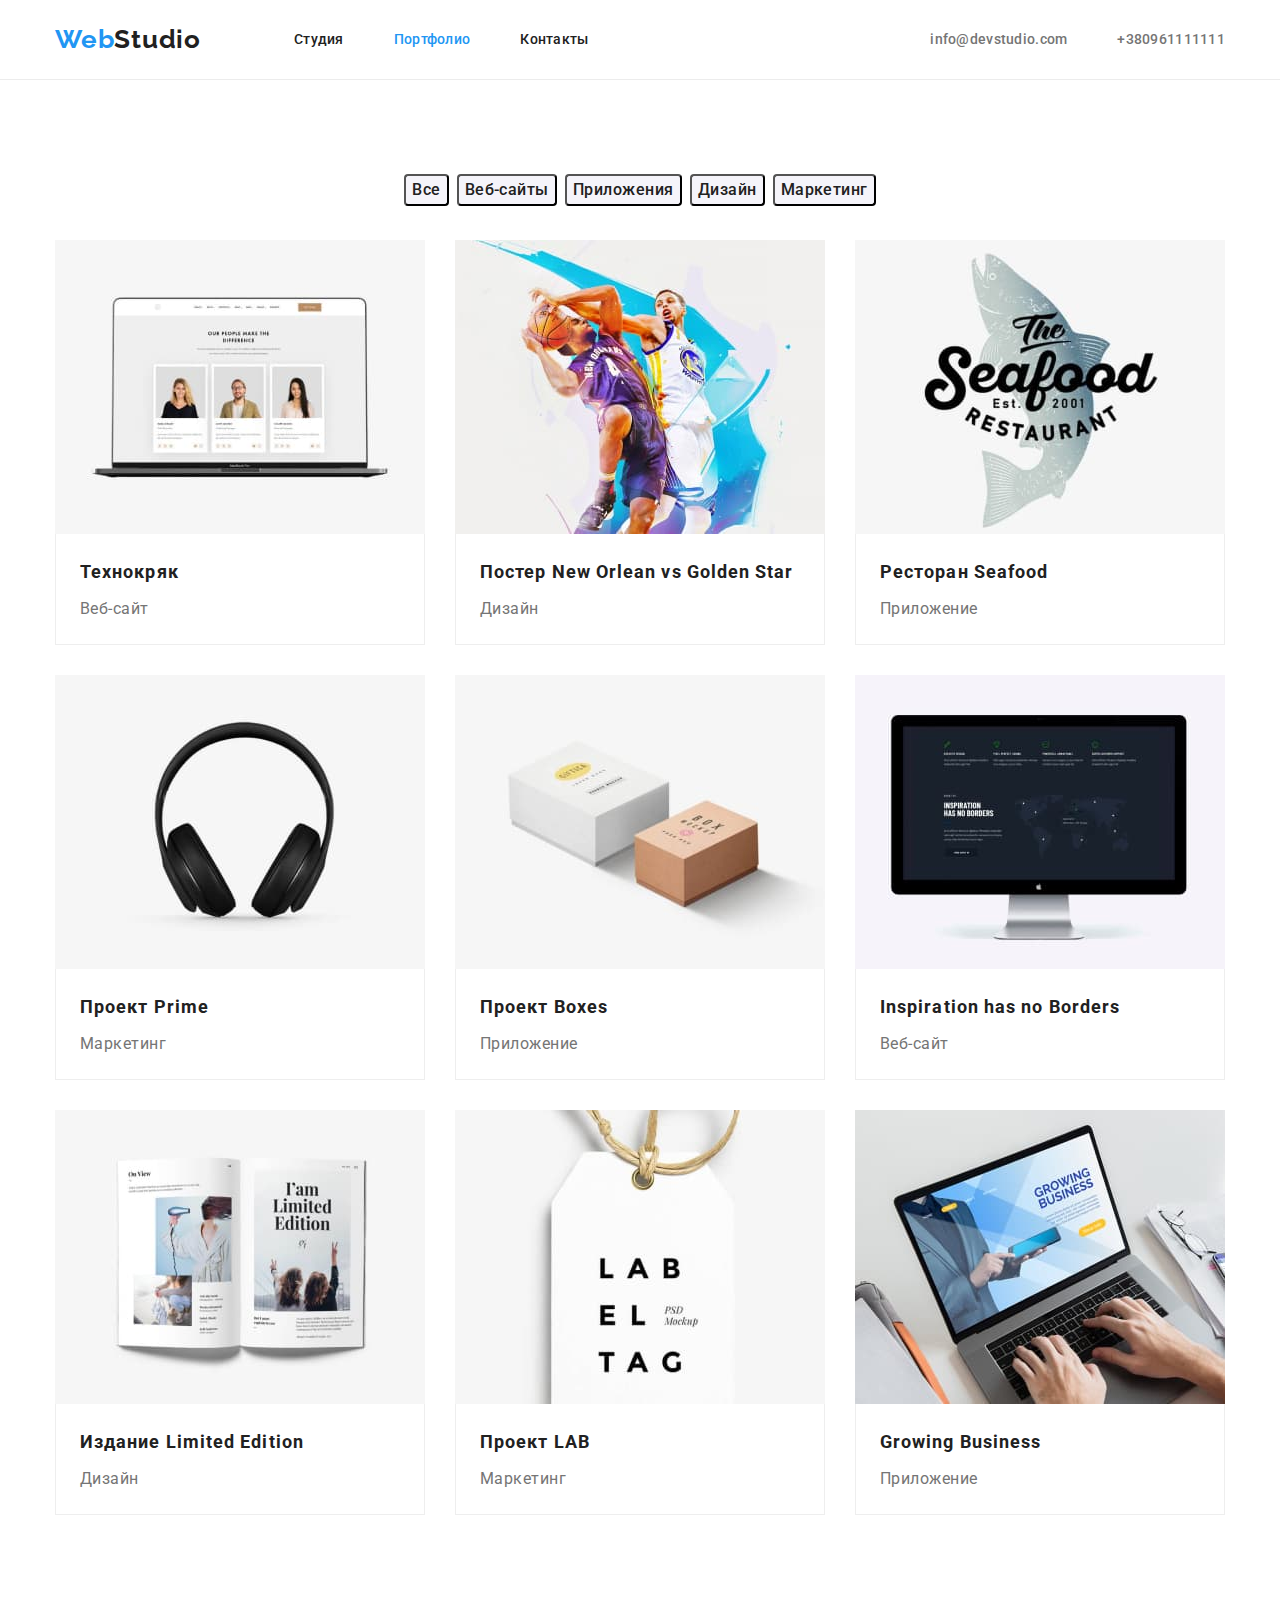
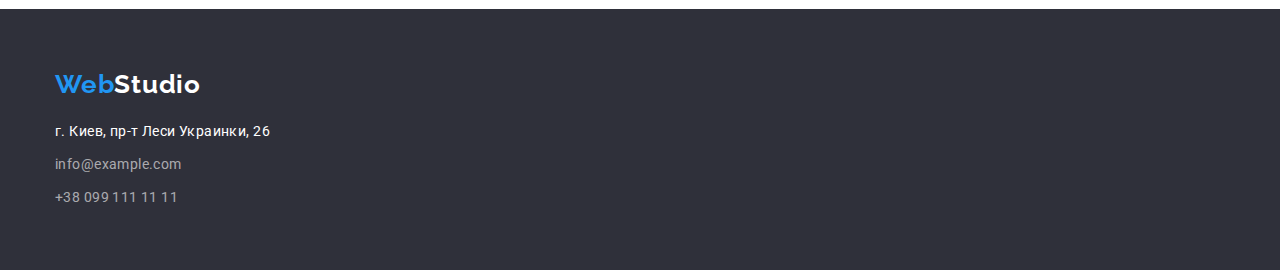
==== commit 73b1316e: "FINAL без структуры..." ====
--- a/portfolio.html
+++ b/portfolio.html
@@ -27,7 +27,9 @@
               <a href="./index.html" class="header-link link">Студия</a>
             </li>
             <li class="header-item">
-              <a href="./portfolio.html" class="header-link link">Портфолио</a>
+              <a href="./portfolio.html" class="header-link link current"
+                >Портфолио</a
+              >
             </li>
             <li class="header-item">
               <a href="" class="header-link link">Контакты</a>
--- a/css/styles.css
+++ b/css/styles.css
@@ -359,7 +359,6 @@
   margin-left: 30px;
   margin-top: 30px;
   width: 370px;
-  height: 404px;
 }
 
 .projects-content {
@@ -399,6 +398,7 @@
   letter-spacing: 0.06em;
   color: #212121;
   margin: 0px;
+  margin-bottom: 4px;
 }
 
 .projects-text {
@@ -408,3 +408,7 @@
   color: #757575;
   margin: 0px;
 }
+
+.current {
+  color: rgba(33, 150, 243, 1);
+}
